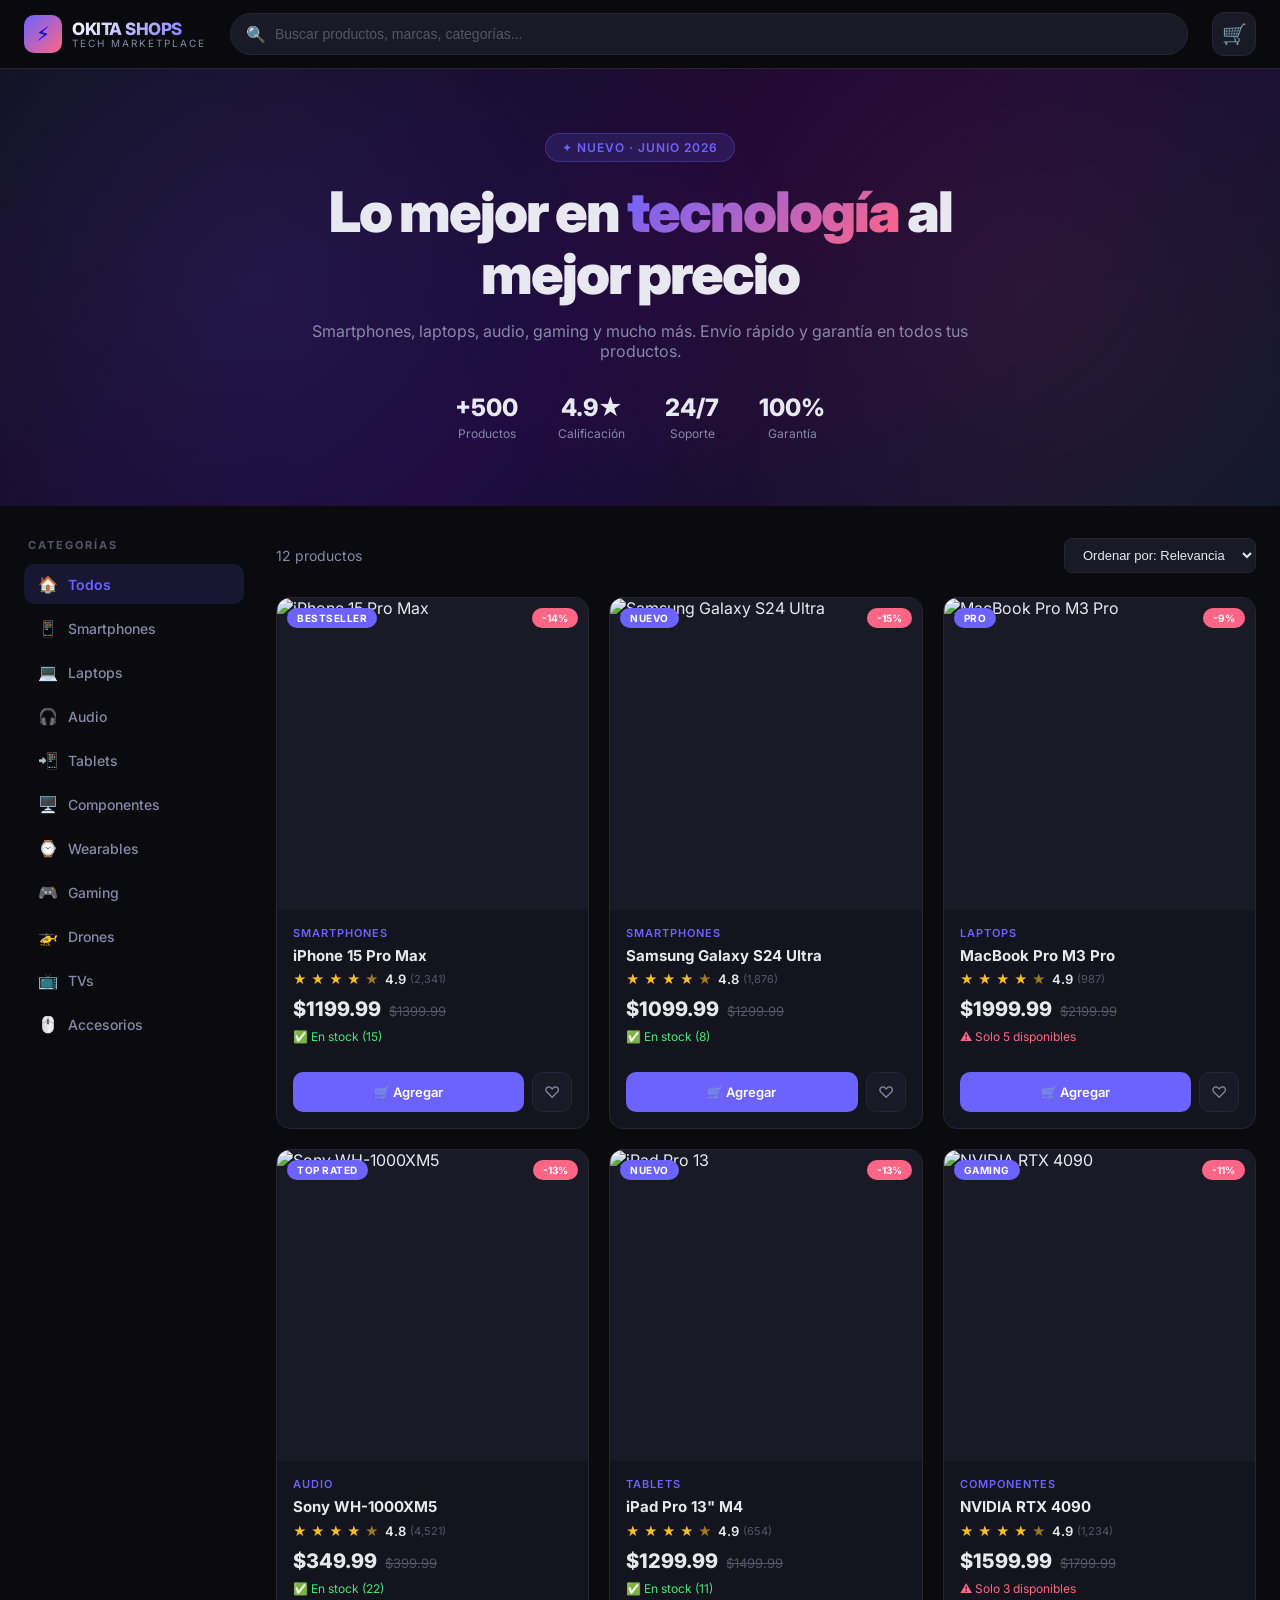
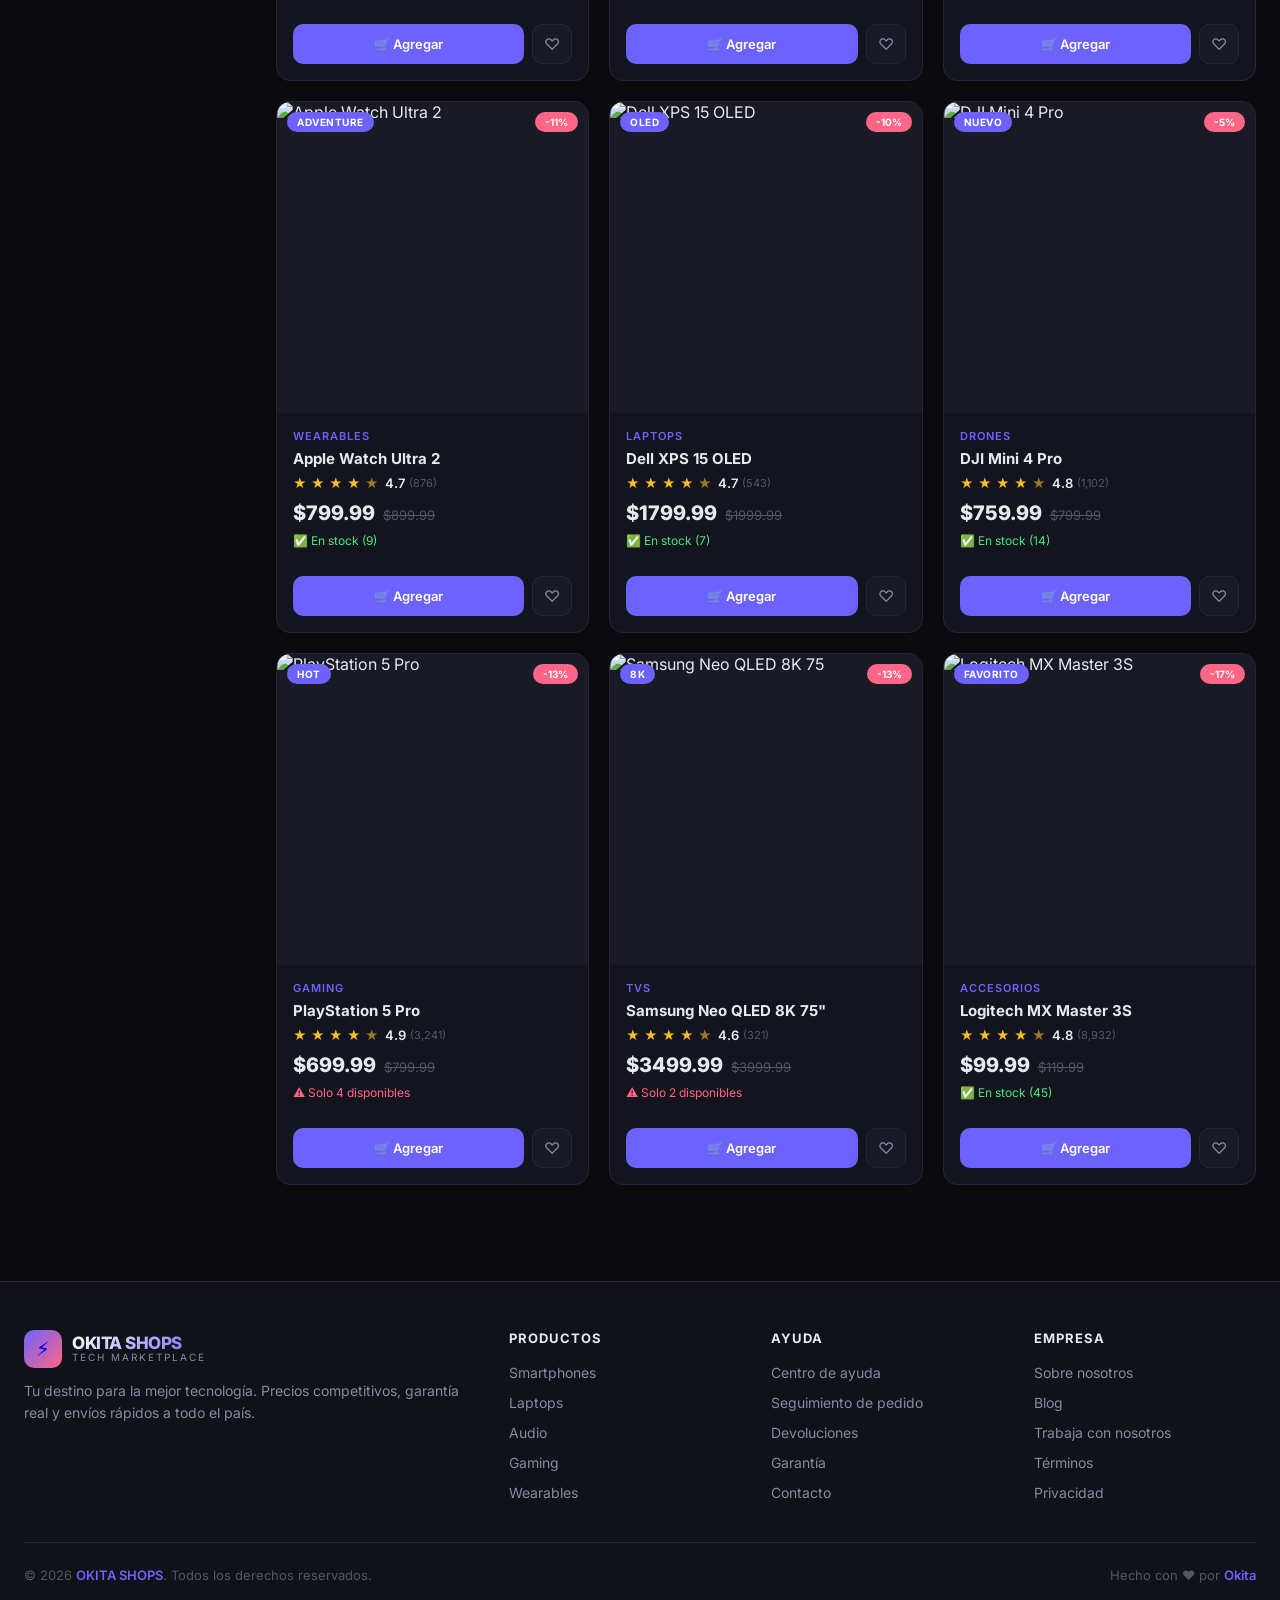
==== index.html @ cbf89f01 "first commit" ====
<!DOCTYPE html>
<html lang="es">
<head>
  <meta charset="UTF-8" />
  <meta name="viewport" content="width=device-width, initial-scale=1.0" />
  <title>OKITA SHOPS — Tu Marketplace Tech</title>
  <meta name="description" content="El mejor marketplace de tecnología. Smartphones, laptops, audio, gaming y más con los mejores precios." />
  <link rel="preconnect" href="https://fonts.googleapis.com" />
  <link rel="preconnect" href="https://fonts.gstatic.com" crossorigin />
  <link href="https://fonts.googleapis.com/css2?family=Inter:wght@400;500;600;700;800;900&display=swap" rel="stylesheet" />
  <link rel="stylesheet" href="css/styles.css" />
  <link rel="icon" href="data:image/svg+xml,<svg xmlns='http://www.w3.org/2000/svg' viewBox='0 0 100 100'><text y='.9em' font-size='90'>⚡</text></svg>" />
</head>
<body>

  <!-- ── Header ─────────────────────────────────────────────────────────── -->
  <header>
    <div class="header-inner">
      <a href="/" class="logo">
        <div class="logo-icon">⚡</div>
        <div class="logo-text">
          <strong>OKITA SHOPS</strong>
          <small>Tech Marketplace</small>
        </div>
      </a>

      <div class="search-bar">
        <span class="search-icon">🔍</span>
        <input
          type="search"
          id="search-input"
          placeholder="Buscar productos, marcas, categorías..."
          autocomplete="off"
        />
      </div>

      <div class="header-actions">
        <button class="cart-btn" id="cart-btn" title="Ver carrito">
          🛒
          <span id="cart-count">0</span>
        </button>
      </div>
    </div>
  </header>

  <!-- ── Hero ───────────────────────────────────────────────────────────── -->
  <section class="hero">
    <div class="hero-content">
      <div class="hero-tag">✦ Nuevo · Junio 2026</div>
      <h1>Lo mejor en <span>tecnología</span> al mejor precio</h1>
      <p>Smartphones, laptops, audio, gaming y mucho más. Envío rápido y garantía en todos tus productos.</p>
      <div class="hero-stats">
        <div class="hero-stat">
          <strong>+500</strong>
          <span>Productos</span>
        </div>
        <div class="hero-stat">
          <strong>4.9★</strong>
          <span>Calificación</span>
        </div>
        <div class="hero-stat">
          <strong>24/7</strong>
          <span>Soporte</span>
        </div>
        <div class="hero-stat">
          <strong>100%</strong>
          <span>Garantía</span>
        </div>
      </div>
    </div>
  </section>

  <!-- ── Page Layout ────────────────────────────────────────────────────── -->
  <div class="page-layout">

    <!-- Sidebar -->
    <aside class="sidebar">
      <p class="sidebar-title">Categorías</p>
      <nav id="category-list"></nav>
    </aside>

    <!-- Main -->
    <main class="main-content">
      <div class="toolbar">
        <span id="results-count">0 productos</span>
        <select id="sort-select">
          <option value="default">Ordenar por: Relevancia</option>
          <option value="price-asc">Precio: Menor a mayor</option>
          <option value="price-desc">Precio: Mayor a menor</option>
          <option value="rating">Mejor calificación</option>
          <option value="reviews">Más reseñas</option>
        </select>
      </div>

      <div id="product-grid"></div>
    </main>

  </div>

  <!-- ── Cart ───────────────────────────────────────────────────────────── -->
  <div id="cart-overlay"></div>
  <aside id="cart-panel">
    <div class="cart-header">
      <h2>🛒 Mi Carrito</h2>
      <button id="close-cart">✕</button>
    </div>
    <div id="cart-items"></div>
    <div class="cart-footer">
      <div class="cart-summary">
        <span>Total estimado</span>
        <span id="cart-total">$0.00</span>
      </div>
      <button id="checkout-btn">⚡ Finalizar compra</button>
    </div>
  </aside>

  <!-- ── Product Modal ──────────────────────────────────────────────────── -->
  <div id="product-modal">
    <div id="modal-overlay"></div>
    <div class="modal-box">
      <button id="modal-close">✕</button>
      <div id="modal-content"></div>
    </div>
  </div>

  <!-- ── Footer ─────────────────────────────────────────────────────────── -->
  <footer>
    <div class="footer-inner">
      <div class="footer-grid">
        <div class="footer-brand footer-col">
          <a href="/" class="logo">
            <div class="logo-icon">⚡</div>
            <div class="logo-text">
              <strong>OKITA SHOPS</strong>
              <small>Tech Marketplace</small>
            </div>
          </a>
          <p>Tu destino para la mejor tecnología. Precios competitivos, garantía real y envíos rápidos a todo el país.</p>
        </div>
        <div class="footer-col">
          <h4>Productos</h4>
          <ul>
            <li><a href="#">Smartphones</a></li>
            <li><a href="#">Laptops</a></li>
            <li><a href="#">Audio</a></li>
            <li><a href="#">Gaming</a></li>
            <li><a href="#">Wearables</a></li>
          </ul>
        </div>
        <div class="footer-col">
          <h4>Ayuda</h4>
          <ul>
            <li><a href="#">Centro de ayuda</a></li>
            <li><a href="#">Seguimiento de pedido</a></li>
            <li><a href="#">Devoluciones</a></li>
            <li><a href="#">Garantía</a></li>
            <li><a href="#">Contacto</a></li>
          </ul>
        </div>
        <div class="footer-col">
          <h4>Empresa</h4>
          <ul>
            <li><a href="#">Sobre nosotros</a></li>
            <li><a href="#">Blog</a></li>
            <li><a href="#">Trabaja con nosotros</a></li>
            <li><a href="#">Términos</a></li>
            <li><a href="#">Privacidad</a></li>
          </ul>
        </div>
      </div>
      <div class="footer-bottom">
        <p>© 2026 <span>OKITA SHOPS</span>. Todos los derechos reservados.</p>
        <p>Hecho con ♥ por <span>Okita</span></p>
      </div>
    </div>
  </footer>

  <!-- ── Scripts ────────────────────────────────────────────────────────── -->
  <script src="js/data.js"></script>
  <script src="js/app.js"></script>

</body>
</html>
---- css/styles.css ----
/* ── Variables ─────────────────────────────────────────────────────────────── */
:root {
  --bg: #0a0a0f;
  --bg2: #111118;
  --bg3: #1a1a26;
  --card: #14141e;
  --border: #252535;
  --accent: #6c63ff;
  --accent2: #ff6584;
  --accent3: #43e97b;
  --text: #e8e8f0;
  --text2: #8888a8;
  --text3: #555568;
  --radius: 14px;
  --shadow: 0 8px 32px rgba(0,0,0,.5);
  --transition: .25s cubic-bezier(.4,0,.2,1);
}

/* ── Reset ─────────────────────────────────────────────────────────────────── */
*, *::before, *::after { box-sizing: border-box; margin: 0; padding: 0; }
html { scroll-behavior: smooth; }
body {
  font-family: 'Inter', system-ui, -apple-system, sans-serif;
  background: var(--bg);
  color: var(--text);
  min-height: 100vh;
  overflow-x: hidden;
}
img { display: block; max-width: 100%; }
button { cursor: pointer; border: none; background: none; font-family: inherit; }

/* ── Header ────────────────────────────────────────────────────────────────── */
header {
  position: sticky;
  top: 0;
  z-index: 100;
  background: rgba(10,10,15,.85);
  backdrop-filter: blur(20px);
  border-bottom: 1px solid var(--border);
}

.header-inner {
  max-width: 1400px;
  margin: 0 auto;
  padding: 0 24px;
  height: 68px;
  display: flex;
  align-items: center;
  gap: 24px;
}

.logo {
  display: flex;
  align-items: center;
  gap: 10px;
  text-decoration: none;
  flex-shrink: 0;
}
.logo-icon {
  width: 38px;
  height: 38px;
  background: linear-gradient(135deg, var(--accent), var(--accent2));
  border-radius: 10px;
  display: grid;
  place-items: center;
  font-size: 20px;
}
.logo-text {
  display: flex;
  flex-direction: column;
  line-height: 1;
}
.logo-text strong {
  font-size: 17px;
  font-weight: 800;
  letter-spacing: -0.5px;
  background: linear-gradient(135deg, #fff, var(--accent));
  -webkit-background-clip: text;
  -webkit-text-fill-color: transparent;
}
.logo-text small {
  font-size: 10px;
  color: var(--text2);
  letter-spacing: 2px;
  text-transform: uppercase;
}

.search-bar {
  flex: 1;
  position: relative;
}
.search-bar input {
  width: 100%;
  height: 42px;
  background: var(--bg3);
  border: 1px solid var(--border);
  border-radius: 100px;
  padding: 0 20px 0 44px;
  color: var(--text);
  font-size: 14px;
  outline: none;
  transition: border-color var(--transition);
}
.search-bar input:focus { border-color: var(--accent); }
.search-bar input::placeholder { color: var(--text3); }
.search-icon {
  position: absolute;
  left: 16px;
  top: 50%;
  transform: translateY(-50%);
  color: var(--text3);
  font-size: 16px;
  pointer-events: none;
}

.header-actions { display: flex; align-items: center; gap: 12px; margin-left: auto; }

.cart-btn {
  position: relative;
  width: 44px;
  height: 44px;
  background: var(--bg3);
  border: 1px solid var(--border);
  border-radius: 12px;
  display: grid;
  place-items: center;
  font-size: 20px;
  transition: background var(--transition), border-color var(--transition);
}
.cart-btn:hover { background: var(--accent); border-color: var(--accent); }

#cart-count {
  position: absolute;
  top: -6px;
  right: -6px;
  width: 20px;
  height: 20px;
  background: var(--accent2);
  border-radius: 50%;
  font-size: 11px;
  font-weight: 700;
  display: flex;
  align-items: center;
  justify-content: center;
  display: none;
}

/* ── Hero ──────────────────────────────────────────────────────────────────── */
.hero {
  background: linear-gradient(135deg, #0f0f1a 0%, #1a0533 50%, #0a1628 100%);
  padding: 64px 24px;
  text-align: center;
  position: relative;
  overflow: hidden;
}
.hero::before {
  content: '';
  position: absolute;
  inset: 0;
  background:
    radial-gradient(circle at 20% 50%, rgba(108,99,255,.15) 0%, transparent 50%),
    radial-gradient(circle at 80% 50%, rgba(255,101,132,.1) 0%, transparent 50%);
}
.hero-content { position: relative; max-width: 700px; margin: 0 auto; }
.hero-tag {
  display: inline-block;
  padding: 6px 16px;
  background: rgba(108,99,255,.15);
  border: 1px solid rgba(108,99,255,.3);
  border-radius: 100px;
  font-size: 12px;
  color: var(--accent);
  font-weight: 600;
  letter-spacing: 1px;
  text-transform: uppercase;
  margin-bottom: 20px;
}
.hero h1 {
  font-size: clamp(32px, 5vw, 56px);
  font-weight: 900;
  line-height: 1.1;
  letter-spacing: -2px;
  margin-bottom: 16px;
}
.hero h1 span {
  background: linear-gradient(135deg, var(--accent), var(--accent2));
  -webkit-background-clip: text;
  -webkit-text-fill-color: transparent;
}
.hero p {
  color: var(--text2);
  font-size: 16px;
  margin-bottom: 32px;
}
.hero-stats {
  display: flex;
  justify-content: center;
  gap: 40px;
  flex-wrap: wrap;
}
.hero-stat strong { display: block; font-size: 24px; font-weight: 800; }
.hero-stat span { font-size: 12px; color: var(--text2); }

/* ── Layout ────────────────────────────────────────────────────────────────── */
.page-layout {
  max-width: 1400px;
  margin: 0 auto;
  padding: 32px 24px;
  display: grid;
  grid-template-columns: 220px 1fr;
  gap: 32px;
}

/* ── Sidebar ───────────────────────────────────────────────────────────────── */
.sidebar { position: sticky; top: 84px; height: fit-content; }
.sidebar-title {
  font-size: 11px;
  font-weight: 700;
  text-transform: uppercase;
  letter-spacing: 2px;
  color: var(--text3);
  margin-bottom: 12px;
  padding-left: 4px;
}
#category-list { display: flex; flex-direction: column; gap: 4px; }
.category-btn {
  display: flex;
  align-items: center;
  gap: 10px;
  padding: 10px 14px;
  border-radius: 10px;
  color: var(--text2);
  font-size: 14px;
  font-weight: 500;
  transition: all var(--transition);
  text-align: left;
  width: 100%;
}
.category-btn .cat-icon { font-size: 16px; }
.category-btn:hover { background: var(--bg3); color: var(--text); }
.category-btn.active { background: rgba(108,99,255,.15); color: var(--accent); font-weight: 600; }

/* ── Main ──────────────────────────────────────────────────────────────────── */
.main-content { min-width: 0; }

.toolbar {
  display: flex;
  align-items: center;
  justify-content: space-between;
  margin-bottom: 24px;
  flex-wrap: wrap;
  gap: 12px;
}
#results-count { font-size: 14px; color: var(--text2); }

#sort-select {
  padding: 8px 14px;
  background: var(--bg3);
  border: 1px solid var(--border);
  border-radius: 8px;
  color: var(--text);
  font-size: 13px;
  outline: none;
  cursor: pointer;
}
#sort-select:focus { border-color: var(--accent); }

/* ── Product Grid ──────────────────────────────────────────────────────────── */
#product-grid {
  display: grid;
  grid-template-columns: repeat(auto-fill, minmax(240px, 1fr));
  gap: 20px;
}

.product-card {
  background: var(--card);
  border: 1px solid var(--border);
  border-radius: var(--radius);
  overflow: hidden;
  transition: transform var(--transition), border-color var(--transition), box-shadow var(--transition);
  cursor: pointer;
  display: flex;
  flex-direction: column;
}
.product-card:hover {
  transform: translateY(-4px);
  border-color: rgba(108,99,255,.4);
  box-shadow: 0 16px 48px rgba(108,99,255,.15);
}

.product-img-wrap {
  position: relative;
  aspect-ratio: 1;
  overflow: hidden;
  background: var(--bg3);
}
.product-img-wrap img {
  width: 100%;
  height: 100%;
  object-fit: cover;
  transition: transform .4s ease;
}
.product-card:hover .product-img-wrap img { transform: scale(1.05); }

.badge {
  position: absolute;
  top: 10px;
  left: 10px;
  padding: 4px 10px;
  background: var(--accent);
  color: #fff;
  font-size: 10px;
  font-weight: 700;
  border-radius: 100px;
  text-transform: uppercase;
  letter-spacing: 0.5px;
}
.discount {
  position: absolute;
  top: 10px;
  right: 10px;
  padding: 4px 10px;
  background: var(--accent2);
  color: #fff;
  font-size: 10px;
  font-weight: 700;
  border-radius: 100px;
}

.product-info {
  padding: 16px;
  flex: 1;
  display: flex;
  flex-direction: column;
  gap: 6px;
}
.product-category {
  font-size: 11px;
  text-transform: uppercase;
  letter-spacing: 1px;
  color: var(--accent);
  font-weight: 600;
}
.product-name {
  font-size: 15px;
  font-weight: 700;
  line-height: 1.3;
  color: var(--text);
}

.product-rating {
  display: flex;
  align-items: center;
  gap: 4px;
  font-size: 13px;
}
.star.full  { color: #fbbf24; }
.star.half  { color: #fbbf24; opacity: .6; }
.star.empty { color: var(--text3); }
.rating-val { font-weight: 600; color: var(--text); margin-left: 2px; }
.rating-reviews { color: var(--text3); font-size: 11px; }

.product-pricing {
  display: flex;
  align-items: baseline;
  gap: 8px;
  margin-top: 4px;
}
.price {
  font-size: 20px;
  font-weight: 800;
  color: var(--text);
}
.price.large { font-size: 28px; }
.original-price {
  font-size: 13px;
  color: var(--text3);
  text-decoration: line-through;
}

.product-stock {
  font-size: 12px;
  color: var(--accent3);
  margin-top: 2px;
}
.product-stock.low { color: var(--accent2); }

.product-actions {
  padding: 12px 16px 16px;
  display: flex;
  gap: 8px;
}

.btn-cart {
  flex: 1;
  height: 40px;
  background: var(--accent);
  color: #fff;
  border-radius: 10px;
  font-size: 13px;
  font-weight: 600;
  transition: all var(--transition);
}
.btn-cart:hover { background: #5a52e0; }
.btn-cart.added { background: var(--bg3); color: var(--accent3); border: 1px solid var(--accent3); }
.btn-cart.big { height: 48px; font-size: 15px; border-radius: 12px; }

.btn-wish {
  width: 40px;
  height: 40px;
  background: var(--bg3);
  border: 1px solid var(--border);
  border-radius: 10px;
  font-size: 16px;
  color: var(--text2);
  transition: all var(--transition);
}
.btn-wish:hover { color: var(--accent2); border-color: var(--accent2); }

.btn-buy {
  flex: 1;
  height: 48px;
  background: linear-gradient(135deg, var(--accent2), #ff4466);
  color: #fff;
  border-radius: 12px;
  font-size: 15px;
  font-weight: 600;
  transition: opacity var(--transition);
}
.btn-buy:hover { opacity: .85; }

/* ── Empty state ───────────────────────────────────────────────────────────── */
.empty-state {
  grid-column: 1 / -1;
  text-align: center;
  padding: 80px 24px;
}
.empty-icon { font-size: 56px; margin-bottom: 16px; }
.empty-state h3 { font-size: 20px; margin-bottom: 8px; }
.empty-state p { color: var(--text2); }

/* ── Cart Panel ────────────────────────────────────────────────────────────── */
#cart-overlay {
  position: fixed;
  inset: 0;
  background: rgba(0,0,0,.6);
  backdrop-filter: blur(4px);
  z-index: 200;
  opacity: 0;
  pointer-events: none;
  transition: opacity var(--transition);
}
#cart-overlay.open { opacity: 1; pointer-events: all; }

#cart-panel {
  position: fixed;
  top: 0;
  right: 0;
  bottom: 0;
  width: 420px;
  max-width: 100vw;
  background: var(--bg2);
  border-left: 1px solid var(--border);
  z-index: 201;
  display: flex;
  flex-direction: column;
  transform: translateX(100%);
  transition: transform .35s cubic-bezier(.4,0,.2,1);
}
#cart-panel.open { transform: translateX(0); }

.cart-header {
  padding: 20px 24px;
  border-bottom: 1px solid var(--border);
  display: flex;
  align-items: center;
  justify-content: space-between;
}
.cart-header h2 { font-size: 18px; font-weight: 700; }
#close-cart {
  width: 36px;
  height: 36px;
  background: var(--bg3);
  border-radius: 8px;
  font-size: 18px;
  color: var(--text2);
  display: grid;
  place-items: center;
  transition: all var(--transition);
}
#close-cart:hover { background: var(--accent2); color: #fff; }

#cart-items {
  flex: 1;
  overflow-y: auto;
  padding: 16px;
  display: flex;
  flex-direction: column;
  gap: 12px;
}
#cart-items::-webkit-scrollbar { width: 4px; }
#cart-items::-webkit-scrollbar-track { background: transparent; }
#cart-items::-webkit-scrollbar-thumb { background: var(--border); border-radius: 2px; }

.cart-empty {
  flex: 1;
  display: flex;
  flex-direction: column;
  align-items: center;
  justify-content: center;
  gap: 8px;
  color: var(--text2);
  padding: 40px;
  text-align: center;
}
.cart-empty-icon { font-size: 48px; opacity: .4; }
.cart-empty p { font-weight: 600; color: var(--text); }
.cart-empty span { font-size: 13px; }

.cart-item {
  display: flex;
  gap: 12px;
  align-items: flex-start;
  background: var(--card);
  border: 1px solid var(--border);
  border-radius: 12px;
  padding: 12px;
}
.cart-item img {
  width: 64px;
  height: 64px;
  object-fit: cover;
  border-radius: 8px;
  flex-shrink: 0;
}
.cart-item-info { flex: 1; min-width: 0; }
.cart-item-name {
  font-size: 13px;
  font-weight: 600;
  margin-bottom: 4px;
  white-space: nowrap;
  overflow: hidden;
  text-overflow: ellipsis;
}
.cart-item-price { font-size: 14px; font-weight: 700; color: var(--accent); margin-bottom: 8px; }

.qty-control {
  display: flex;
  align-items: center;
  gap: 8px;
}
.qty-control button {
  width: 28px;
  height: 28px;
  background: var(--bg3);
  border: 1px solid var(--border);
  border-radius: 6px;
  font-size: 16px;
  color: var(--text);
  display: grid;
  place-items: center;
  transition: background var(--transition);
}
.qty-control button:hover { background: var(--accent); border-color: var(--accent); }
.qty-control span { font-weight: 700; min-width: 20px; text-align: center; }

.cart-item-remove {
  color: var(--text3);
  font-size: 14px;
  padding: 4px;
  transition: color var(--transition);
  flex-shrink: 0;
}
.cart-item-remove:hover { color: var(--accent2); }

.cart-footer {
  padding: 20px 24px;
  border-top: 1px solid var(--border);
  display: flex;
  flex-direction: column;
  gap: 12px;
}
.cart-summary {
  display: flex;
  justify-content: space-between;
  align-items: center;
}
.cart-summary span { color: var(--text2); font-size: 14px; }
#cart-total { font-size: 22px; font-weight: 800; }

#checkout-btn {
  width: 100%;
  height: 52px;
  background: linear-gradient(135deg, var(--accent), #9c63ff);
  color: #fff;
  border-radius: 12px;
  font-size: 16px;
  font-weight: 700;
  transition: opacity var(--transition), transform var(--transition);
}
#checkout-btn:hover { opacity: .9; transform: scale(1.01); }

/* ── Modal ─────────────────────────────────────────────────────────────────── */
#modal-overlay {
  position: fixed;
  inset: 0;
  background: rgba(0,0,0,.7);
  backdrop-filter: blur(6px);
  z-index: 300;
  opacity: 0;
  pointer-events: none;
  transition: opacity var(--transition);
}
#product-modal {
  position: fixed;
  inset: 0;
  z-index: 301;
  display: flex;
  align-items: center;
  justify-content: center;
  padding: 24px;
  pointer-events: none;
}
#product-modal.open #modal-overlay,
#product-modal.open { pointer-events: all; }
#product-modal.open #modal-overlay { opacity: 1; }

.modal-box {
  background: var(--bg2);
  border: 1px solid var(--border);
  border-radius: 20px;
  width: 100%;
  max-width: 900px;
  max-height: 90vh;
  overflow-y: auto;
  position: relative;
  transform: scale(.95) translateY(20px);
  opacity: 0;
  transition: transform .3s cubic-bezier(.4,0,.2,1), opacity .3s;
}
#product-modal.open .modal-box {
  transform: scale(1) translateY(0);
  opacity: 1;
}

#modal-close {
  position: absolute;
  top: 16px;
  right: 16px;
  width: 36px;
  height: 36px;
  background: var(--bg3);
  border-radius: 8px;
  font-size: 18px;
  color: var(--text2);
  display: grid;
  place-items: center;
  z-index: 1;
  transition: all var(--transition);
}
#modal-close:hover { background: var(--accent2); color: #fff; }

.modal-grid {
  display: grid;
  grid-template-columns: 1fr 1fr;
  gap: 0;
}

.modal-img-col {
  position: relative;
  padding: 32px;
  background: var(--bg3);
  border-radius: 20px 0 0 20px;
  display: flex;
  align-items: center;
  justify-content: center;
}
.modal-img-col img {
  width: 100%;
  aspect-ratio: 1;
  object-fit: cover;
  border-radius: 12px;
}
.modal-badge { top: 20px; left: 20px; }

.modal-details {
  padding: 32px;
  display: flex;
  flex-direction: column;
  gap: 16px;
}
.modal-details h2 { font-size: 24px; font-weight: 800; line-height: 1.2; }
.modal-pricing { display: flex; align-items: baseline; gap: 10px; flex-wrap: wrap; }
.modal-desc { color: var(--text2); font-size: 14px; line-height: 1.7; }

.specs-list {
  list-style: none;
  display: flex;
  flex-direction: column;
  gap: 6px;
}
.specs-list li { font-size: 13px; color: var(--text2); }
.specs-list li::before { color: var(--accent); margin-right: 4px; }

.modal-actions { display: flex; gap: 10px; margin-top: auto; }

/* ── Toast ─────────────────────────────────────────────────────────────────── */
.toast {
  position: fixed;
  bottom: 24px;
  left: 50%;
  transform: translateX(-50%) translateY(80px);
  background: var(--bg3);
  border: 1px solid var(--border);
  color: var(--text);
  padding: 12px 24px;
  border-radius: 100px;
  font-size: 14px;
  font-weight: 500;
  z-index: 999;
  opacity: 0;
  transition: transform .35s cubic-bezier(.4,0,.2,1), opacity .35s;
  white-space: nowrap;
  box-shadow: 0 8px 32px rgba(0,0,0,.4);
}
.toast.show { transform: translateX(-50%) translateY(0); opacity: 1; }

/* ── Footer ────────────────────────────────────────────────────────────────── */
footer {
  margin-top: 64px;
  border-top: 1px solid var(--border);
  background: var(--bg2);
}
.footer-inner {
  max-width: 1400px;
  margin: 0 auto;
  padding: 48px 24px 24px;
}
.footer-grid {
  display: grid;
  grid-template-columns: 2fr 1fr 1fr 1fr;
  gap: 40px;
  margin-bottom: 40px;
}
.footer-brand .logo { margin-bottom: 12px; }
.footer-brand p { color: var(--text2); font-size: 14px; line-height: 1.6; }
.footer-col h4 { font-size: 13px; font-weight: 700; text-transform: uppercase; letter-spacing: 1px; margin-bottom: 16px; }
.footer-col ul { list-style: none; display: flex; flex-direction: column; gap: 10px; }
.footer-col ul li a { color: var(--text2); text-decoration: none; font-size: 14px; transition: color var(--transition); }
.footer-col ul li a:hover { color: var(--accent); }
.footer-bottom {
  border-top: 1px solid var(--border);
  padding-top: 24px;
  display: flex;
  justify-content: space-between;
  align-items: center;
  flex-wrap: wrap;
  gap: 12px;
}
.footer-bottom p { color: var(--text3); font-size: 13px; }
.footer-bottom span { color: var(--accent); font-weight: 600; }

/* ── Scrollbar global ──────────────────────────────────────────────────────── */
::-webkit-scrollbar { width: 6px; }
::-webkit-scrollbar-track { background: var(--bg); }
::-webkit-scrollbar-thumb { background: var(--border); border-radius: 3px; }
::-webkit-scrollbar-thumb:hover { background: var(--accent); }

/* ── Responsive ────────────────────────────────────────────────────────────── */
@media (max-width: 1024px) {
  .footer-grid { grid-template-columns: 1fr 1fr; }
}

@media (max-width: 768px) {
  .page-layout {
    grid-template-columns: 1fr;
    padding: 20px 16px;
  }
  .sidebar {
    position: static;
    display: flex;
    flex-wrap: wrap;
    gap: 8px;
  }
  .sidebar-title { width: 100%; }
  #category-list { flex-direction: row; flex-wrap: wrap; }
  .category-btn { width: auto; padding: 8px 14px; font-size: 13px; }
  .modal-grid { grid-template-columns: 1fr; }
  .modal-img-col { border-radius: 20px 20px 0 0; }
  .header-inner { gap: 12px; }
  .logo-text { display: none; }
  .hero { padding: 40px 16px; }
  .hero-stats { gap: 24px; }
  .footer-grid { grid-template-columns: 1fr; }
  .footer-col:not(.footer-brand) { display: none; }
  #cart-panel { width: 100%; }
}
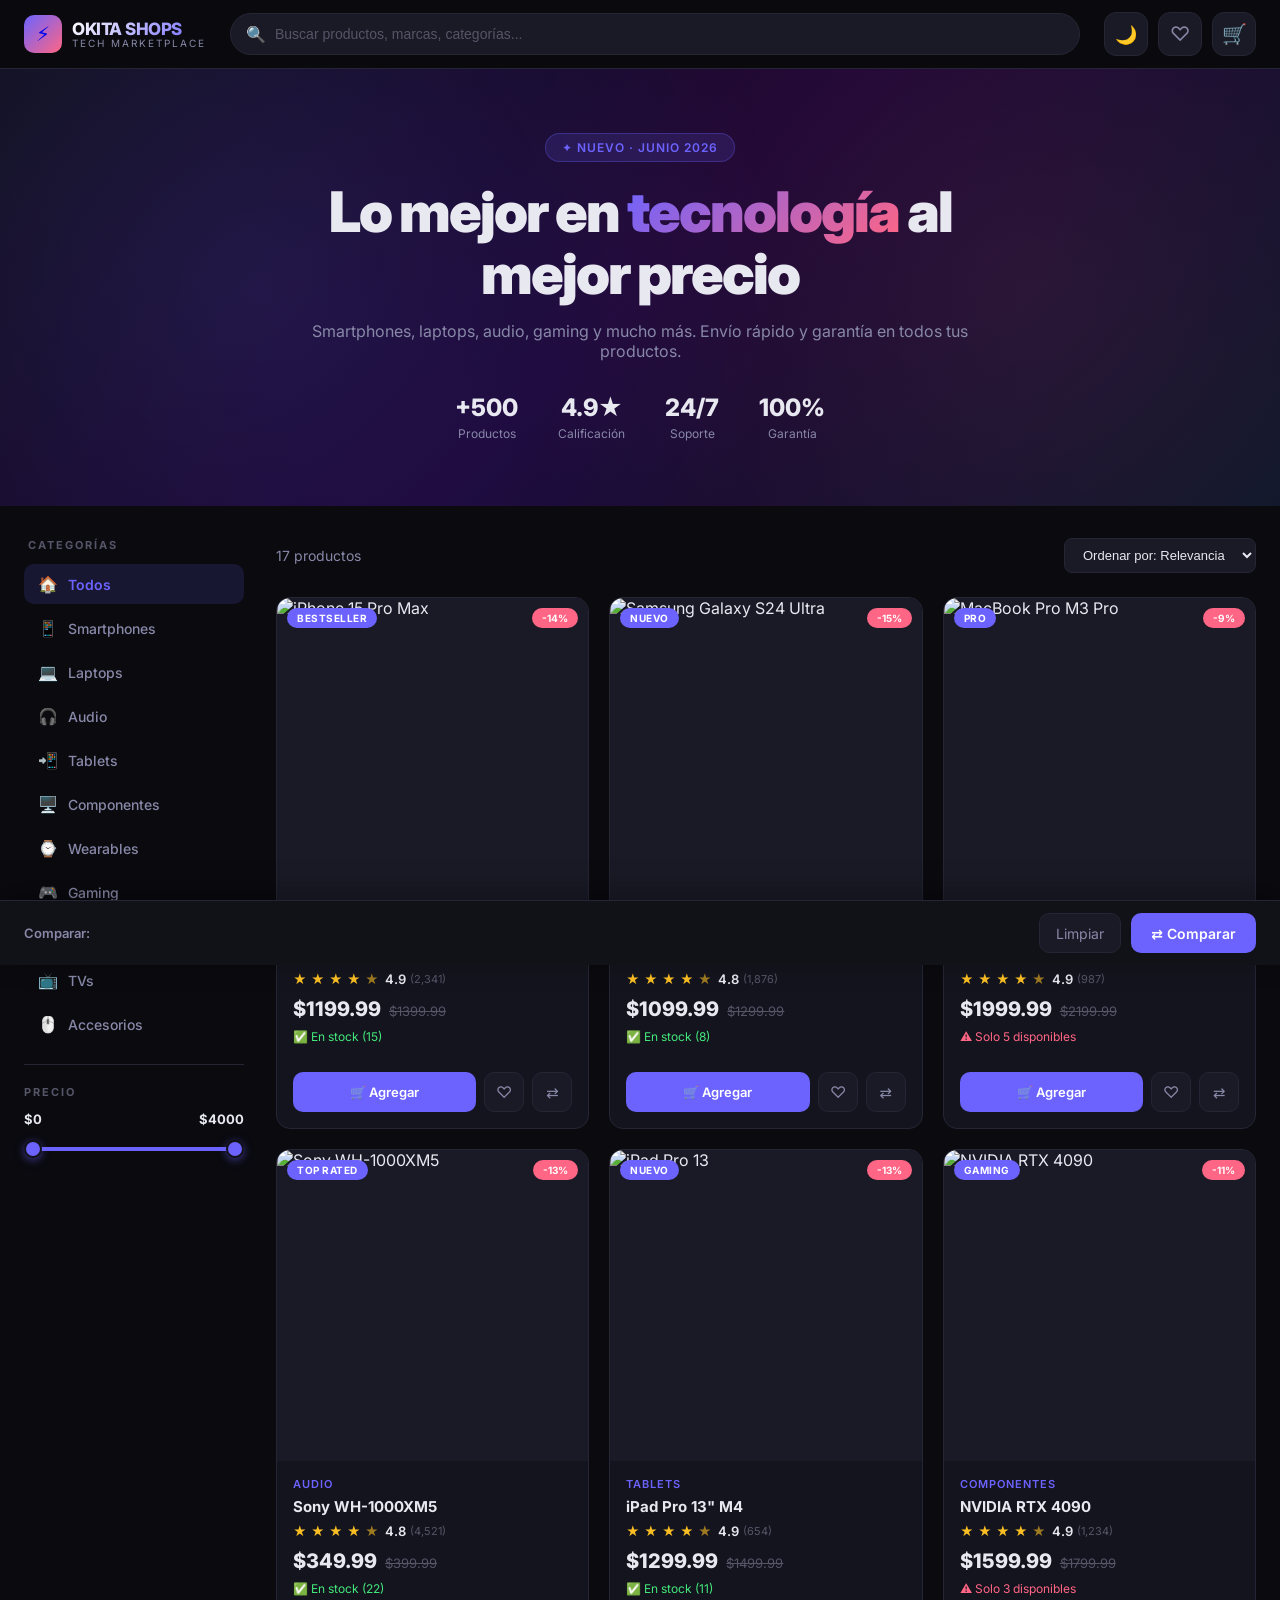
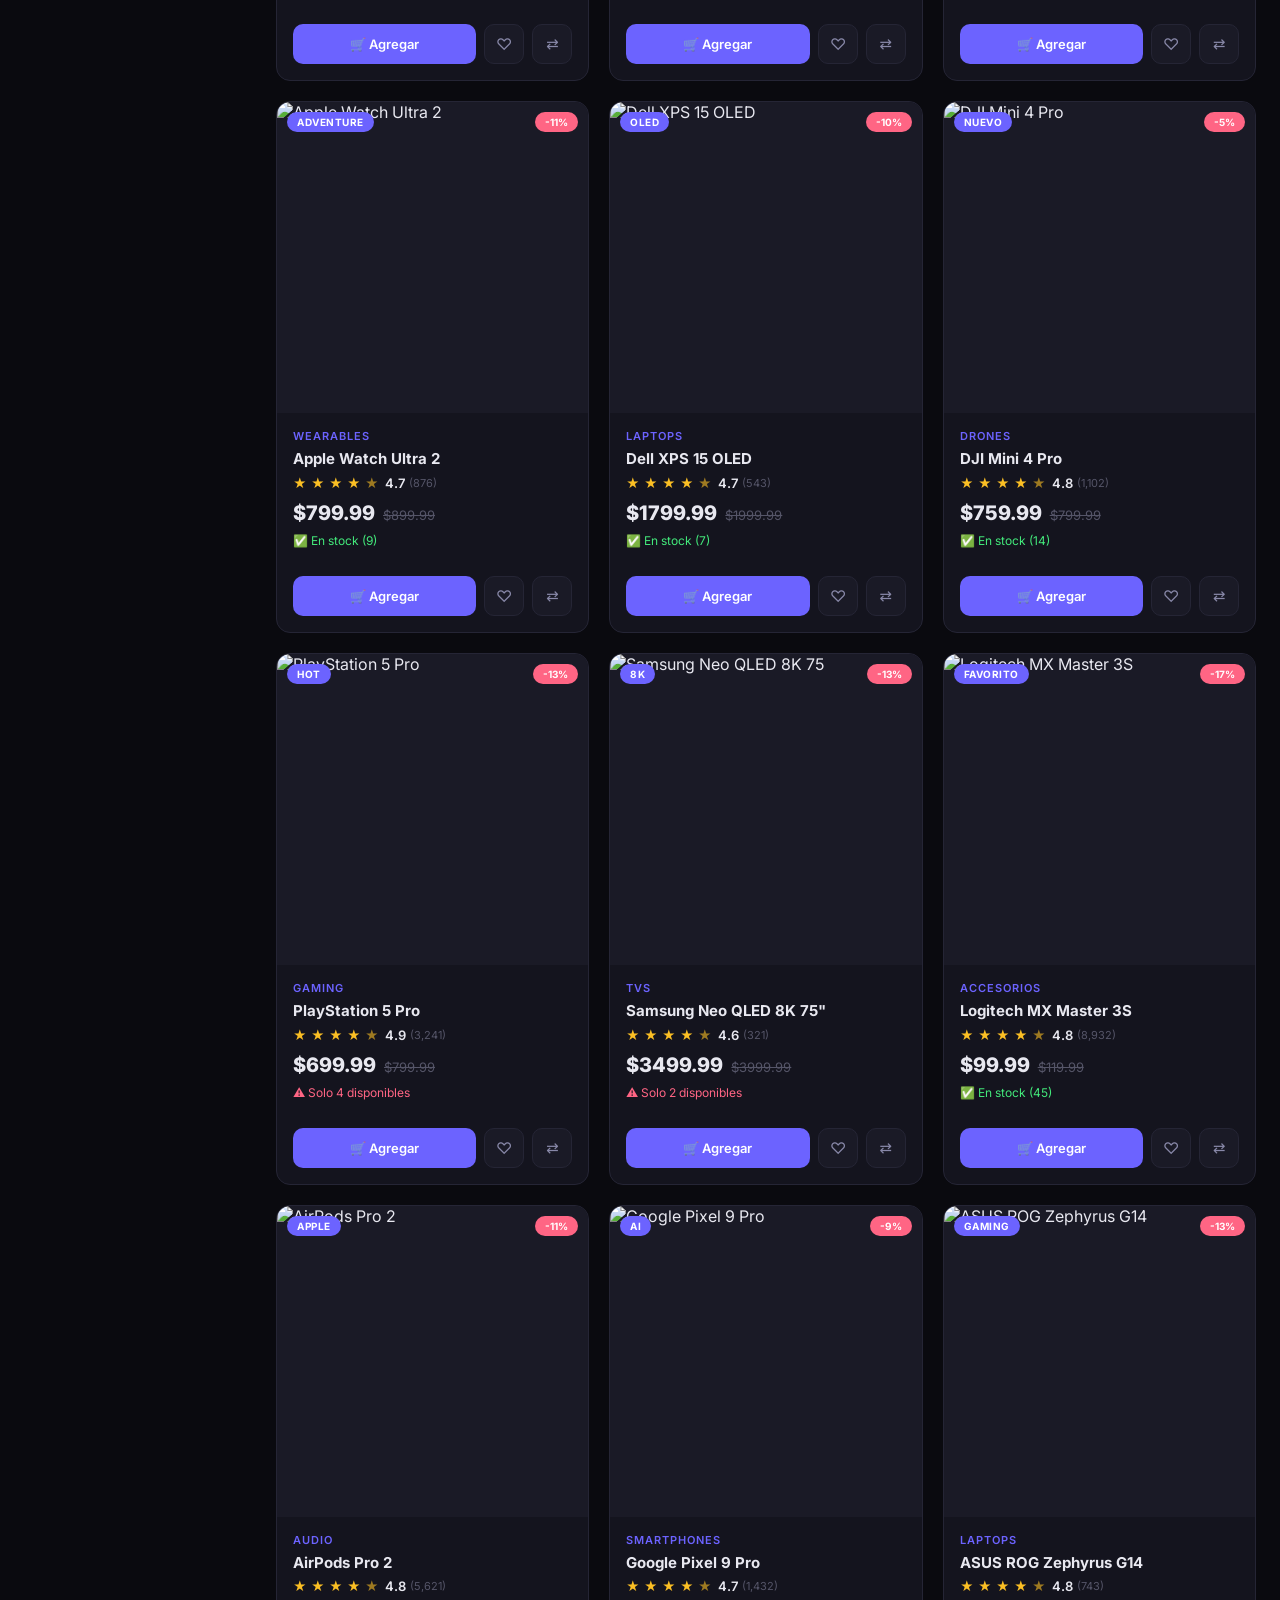
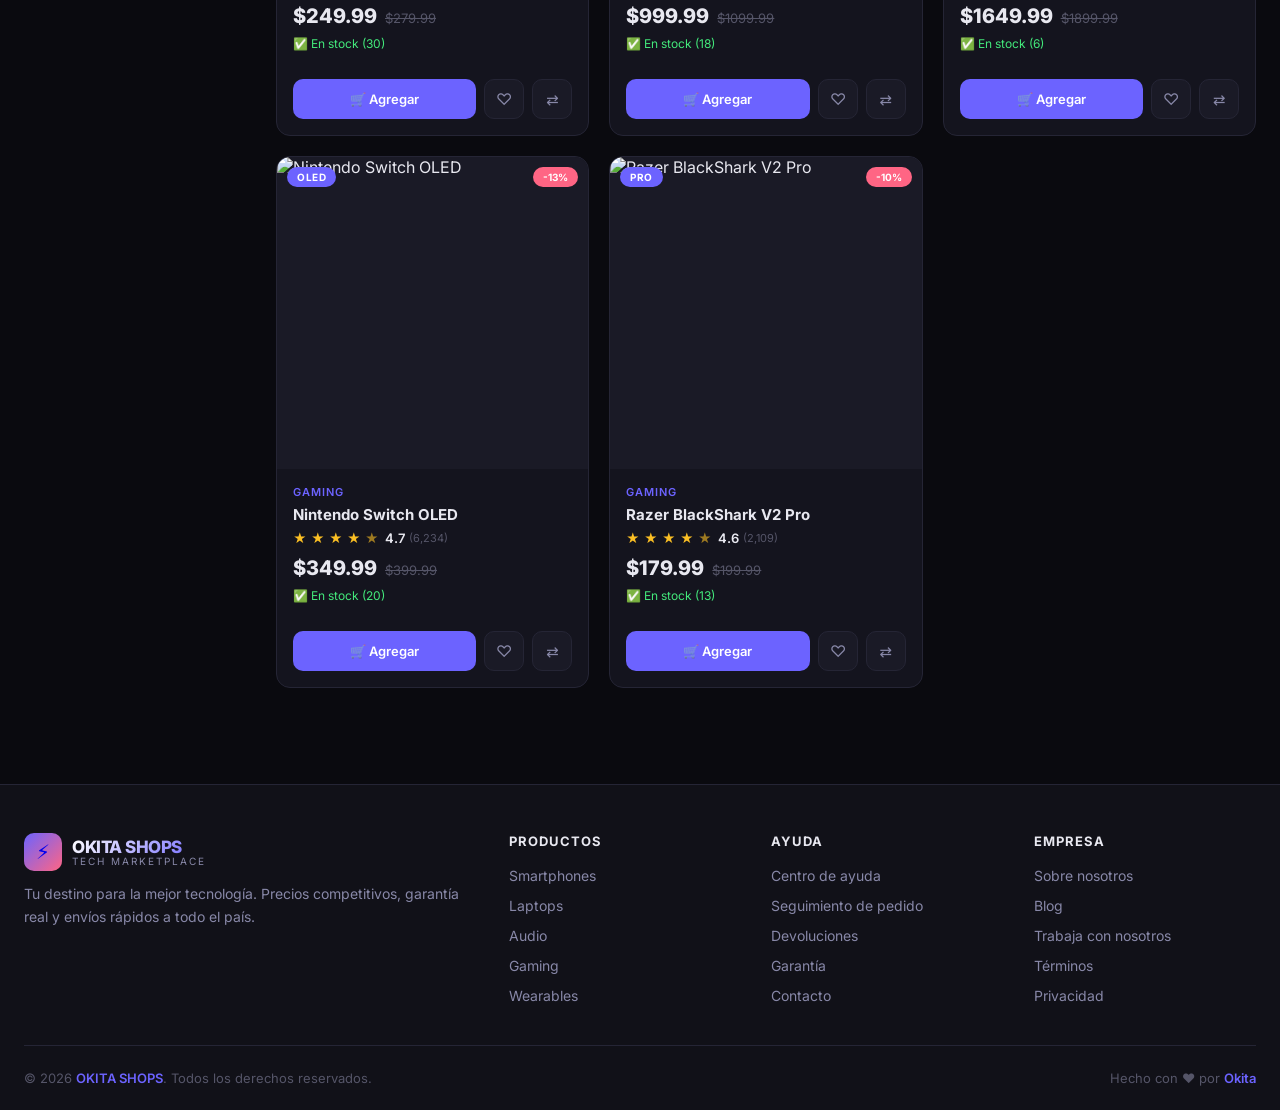
==== commit cc12fb27: "feat: dark/light mode, wishlist, price filter, suggestions, skeleton, compare, real images, 5 new pr" ====
--- a/index.html
+++ b/index.html
@@ -1,5 +1,5 @@
 <!DOCTYPE html>
-<html lang="es">
+<html lang="es" data-theme="dark">
 <head>
   <meta charset="UTF-8" />
   <meta name="viewport" content="width=device-width, initial-scale=1.0" />
@@ -32,9 +32,17 @@
           placeholder="Buscar productos, marcas, categorías..."
           autocomplete="off"
         />
+        <div id="search-suggestions"></div>
       </div>
 
       <div class="header-actions">
+        <button class="theme-toggle" id="theme-toggle" title="Cambiar tema">
+          <span id="theme-icon">🌙</span>
+        </button>
+        <button class="wishlist-btn" id="wishlist-btn" title="Favoritos">
+          ♡
+          <span id="wishlist-count">0</span>
+        </button>
         <button class="cart-btn" id="cart-btn" title="Ver carrito">
           🛒
           <span id="cart-count">0</span>
@@ -77,6 +85,27 @@
     <aside class="sidebar">
       <p class="sidebar-title">Categorías</p>
       <nav id="category-list"></nav>
+
+      <!-- Price Filter -->
+      <div class="price-filter">
+        <p class="price-filter-title">Precio</p>
+        <div class="price-range-display">
+          <span id="price-display-min">$0</span>
+          <span id="price-display-max">$4000</span>
+        </div>
+        <div class="price-slider-wrap">
+          <div class="price-track"></div>
+          <div class="price-fill" id="price-fill"></div>
+          <input type="range" class="range-slider" id="price-min" min="0" max="4000" value="0" step="50" />
+          <input type="range" class="range-slider" id="price-max" min="0" max="4000" value="4000" step="50" />
+        </div>
+      </div>
+
+      <!-- Recently Viewed -->
+      <div class="recently-viewed" id="recently-section" style="display:none">
+        <p class="recently-viewed-title">Vistos recientemente</p>
+        <div class="recently-list" id="recently-list"></div>
+      </div>
     </aside>
 
     <!-- Main -->
@@ -97,6 +126,16 @@
 
   </div>
 
+  <!-- ── Wishlist Panel ──────────────────────────────────────────────────── -->
+  <div id="wishlist-overlay"></div>
+  <aside id="wishlist-panel">
+    <div class="wishlist-header">
+      <h2>♡ Favoritos</h2>
+      <button id="close-wishlist">✕</button>
+    </div>
+    <div id="wishlist-items"></div>
+  </aside>
+
   <!-- ── Cart ───────────────────────────────────────────────────────────── -->
   <div id="cart-overlay"></div>
   <aside id="cart-panel">
@@ -120,6 +159,32 @@
     <div class="modal-box">
       <button id="modal-close">✕</button>
       <div id="modal-content"></div>
+    </div>
+  </div>
+
+  <!-- ── Compare Modal ──────────────────────────────────────────────────── -->
+  <div id="compare-modal">
+    <div id="compare-modal-overlay"></div>
+    <div class="compare-modal-box">
+      <button id="compare-modal-close">✕</button>
+      <h2 style="margin-bottom:24px;font-size:22px;font-weight:800">⇄ Comparar productos</h2>
+      <div style="overflow-x:auto">
+        <table class="compare-table">
+          <tbody id="compare-table-body"></tbody>
+        </table>
+      </div>
+    </div>
+  </div>
+
+  <!-- ── Compare Bar ────────────────────────────────────────────────────── -->
+  <div id="compare-bar">
+    <div class="compare-bar-inner">
+      <span class="compare-bar-label">Comparar:</span>
+      <div id="compare-slots"></div>
+      <div class="compare-actions">
+        <button id="clear-compare">Limpiar</button>
+        <button id="compare-btn">⇄ Comparar</button>
+      </div>
     </div>
   </div>
 
--- a/css/styles.css
+++ b/css/styles.css
@@ -16,6 +16,33 @@
   --transition: .25s cubic-bezier(.4,0,.2,1);
 }
 
+/* ── Light Mode ────────────────────────────────────────────────────────────── */
+[data-theme="light"] {
+  --bg: #f0f0f7;
+  --bg2: #e8e8f2;
+  --bg3: #dcdcea;
+  --card: #ffffff;
+  --border: #c8c8dc;
+  --text: #1a1a2e;
+  --text2: #555570;
+  --text3: #9999b0;
+  --shadow: 0 8px 32px rgba(0,0,0,.1);
+}
+[data-theme="light"] header {
+  background: rgba(240,240,247,.88);
+}
+[data-theme="light"] .hero {
+  background: linear-gradient(135deg, #e8e8ff 0%, #f0e0ff 50%, #e0eaff 100%);
+}
+[data-theme="light"] .hero::before {
+  background:
+    radial-gradient(circle at 20% 50%, rgba(108,99,255,.12) 0%, transparent 50%),
+    radial-gradient(circle at 80% 50%, rgba(255,101,132,.08) 0%, transparent 50%);
+}
+[data-theme="light"] .hero p { color: var(--text2); }
+[data-theme="light"] #cart-overlay,
+[data-theme="light"] #wishlist-overlay { background: rgba(0,0,0,.4); }
+
 /* ── Reset ─────────────────────────────────────────────────────────────────── */
 *, *::before, *::after { box-sizing: border-box; margin: 0; padding: 0; }
 html { scroll-behavior: smooth; }
@@ -75,6 +102,11 @@
   font-weight: 800;
   letter-spacing: -0.5px;
   background: linear-gradient(135deg, #fff, var(--accent));
+  -webkit-background-clip: text;
+  -webkit-text-fill-color: transparent;
+}
+[data-theme="light"] .logo-text strong {
+  background: linear-gradient(135deg, #1a1a2e, var(--accent));
   -webkit-background-clip: text;
   -webkit-text-fill-color: transparent;
 }
@@ -113,7 +145,44 @@
   pointer-events: none;
 }
 
-.header-actions { display: flex; align-items: center; gap: 12px; margin-left: auto; }
+.header-actions { display: flex; align-items: center; gap: 10px; margin-left: auto; }
+
+/* ── Theme Toggle ──────────────────────────────────────────────────────────── */
+.theme-toggle {
+  width: 44px; height: 44px;
+  background: var(--bg3);
+  border: 1px solid var(--border);
+  border-radius: 12px;
+  display: grid; place-items: center;
+  font-size: 18px;
+  transition: background var(--transition), border-color var(--transition);
+}
+.theme-toggle:hover { background: var(--accent); border-color: var(--accent); }
+
+/* ── Wishlist Button ───────────────────────────────────────────────────────── */
+.wishlist-btn {
+  position: relative;
+  width: 44px; height: 44px;
+  background: var(--bg3);
+  border: 1px solid var(--border);
+  border-radius: 12px;
+  display: grid; place-items: center;
+  font-size: 20px;
+  color: var(--text2);
+  transition: background var(--transition), border-color var(--transition), color var(--transition);
+}
+.wishlist-btn:hover { background: var(--accent2); border-color: var(--accent2); color: #fff; }
+#wishlist-count {
+  position: absolute;
+  top: -6px; right: -6px;
+  width: 20px; height: 20px;
+  background: var(--accent2);
+  color: #fff;
+  border-radius: 50%;
+  font-size: 11px; font-weight: 700;
+  display: none;
+  align-items: center; justify-content: center;
+}
 
 .cart-btn {
   position: relative;
@@ -136,6 +205,7 @@
   width: 20px;
   height: 20px;
   background: var(--accent2);
+  color: #fff;
   border-radius: 50%;
   font-size: 11px;
   font-weight: 700;
@@ -144,6 +214,42 @@
   justify-content: center;
   display: none;
 }
+
+/* ── Search Suggestions ────────────────────────────────────────────────────── */
+#search-suggestions {
+  position: absolute;
+  top: calc(100% + 8px);
+  left: 0;
+  right: 0;
+  background: var(--bg2);
+  border: 1px solid var(--border);
+  border-radius: 14px;
+  z-index: 150;
+  overflow: hidden;
+  box-shadow: var(--shadow);
+  display: none;
+}
+#search-suggestions.open { display: block; }
+.suggestion-item {
+  display: flex;
+  align-items: center;
+  gap: 12px;
+  padding: 10px 16px;
+  cursor: pointer;
+  transition: background var(--transition);
+  font-size: 14px;
+}
+.suggestion-item:hover { background: var(--bg3); }
+.suggestion-item img {
+  width: 40px; height: 40px;
+  object-fit: cover;
+  border-radius: 8px;
+  flex-shrink: 0;
+}
+.suggestion-item-info { flex: 1; min-width: 0; }
+.suggestion-item-name { font-weight: 600; white-space: nowrap; overflow: hidden; text-overflow: ellipsis; color: var(--text); }
+.suggestion-item-price { font-size: 12px; color: var(--accent); font-weight: 600; margin-top: 2px; }
+.suggestion-no-results { padding: 16px; text-align: center; color: var(--text3); font-size: 13px; }
 
 /* ── Hero ──────────────────────────────────────────────────────────────────── */
 .hero {
@@ -240,6 +346,119 @@
 .category-btn:hover { background: var(--bg3); color: var(--text); }
 .category-btn.active { background: rgba(108,99,255,.15); color: var(--accent); font-weight: 600; }
 
+/* ── Price Filter ──────────────────────────────────────────────────────────── */
+.price-filter {
+  margin-top: 20px;
+  padding-top: 20px;
+  border-top: 1px solid var(--border);
+}
+.price-filter-title {
+  font-size: 11px;
+  font-weight: 700;
+  text-transform: uppercase;
+  letter-spacing: 2px;
+  color: var(--text3);
+  margin-bottom: 12px;
+}
+.price-range-display {
+  display: flex;
+  justify-content: space-between;
+  font-size: 13px;
+  font-weight: 700;
+  margin-bottom: 12px;
+  color: var(--text);
+}
+.price-slider-wrap {
+  position: relative;
+  height: 20px;
+  display: flex;
+  align-items: center;
+  margin-bottom: 4px;
+}
+.price-track {
+  position: absolute;
+  left: 0; right: 0;
+  height: 4px;
+  background: var(--border);
+  border-radius: 2px;
+}
+.price-fill {
+  position: absolute;
+  height: 4px;
+  background: var(--accent);
+  border-radius: 2px;
+  left: 0; width: 100%;
+}
+input[type="range"].range-slider {
+  position: absolute;
+  width: 100%;
+  -webkit-appearance: none;
+  background: transparent;
+  pointer-events: none;
+  z-index: 3;
+  height: 20px;
+  margin: 0;
+}
+input[type="range"].range-slider::-webkit-slider-thumb {
+  -webkit-appearance: none;
+  width: 18px; height: 18px;
+  background: var(--accent);
+  border-radius: 50%;
+  border: 2px solid var(--bg2);
+  cursor: pointer;
+  pointer-events: all;
+  box-shadow: 0 2px 8px rgba(108,99,255,.5);
+  transition: transform var(--transition);
+}
+input[type="range"].range-slider::-webkit-slider-thumb:hover { transform: scale(1.2); }
+input[type="range"].range-slider::-moz-range-thumb {
+  width: 18px; height: 18px;
+  background: var(--accent);
+  border-radius: 50%;
+  border: 2px solid var(--bg2);
+  cursor: pointer;
+  pointer-events: all;
+}
+
+/* ── Recently Viewed ───────────────────────────────────────────────────────── */
+.recently-viewed {
+  margin-top: 20px;
+  padding-top: 20px;
+  border-top: 1px solid var(--border);
+}
+.recently-viewed-title {
+  font-size: 11px;
+  font-weight: 700;
+  text-transform: uppercase;
+  letter-spacing: 2px;
+  color: var(--text3);
+  margin-bottom: 12px;
+}
+.recently-list { display: flex; flex-direction: column; gap: 6px; }
+.recently-item {
+  display: flex;
+  align-items: center;
+  gap: 10px;
+  padding: 8px;
+  border-radius: 10px;
+  cursor: pointer;
+  transition: background var(--transition);
+}
+.recently-item:hover { background: var(--bg3); }
+.recently-item img {
+  width: 40px; height: 40px;
+  object-fit: cover;
+  border-radius: 8px;
+  flex-shrink: 0;
+}
+.recently-item-info { flex: 1; min-width: 0; }
+.recently-item-name {
+  font-size: 12px; font-weight: 600;
+  white-space: nowrap; overflow: hidden; text-overflow: ellipsis;
+  color: var(--text);
+}
+.recently-item-price { font-size: 11px; color: var(--accent); font-weight: 600; margin-top: 2px; }
+
 /* ── Main ──────────────────────────────────────────────────────────────────── */
 .main-content { min-width: 0; }
 
@@ -264,6 +483,34 @@
   cursor: pointer;
 }
 #sort-select:focus { border-color: var(--accent); }
+
+/* ── Skeleton Loading ──────────────────────────────────────────────────────── */
+@keyframes shimmer {
+  0% { background-position: -600px 0; }
+  100% { background-position: 600px 0; }
+}
+.skeleton {
+  background: linear-gradient(90deg, var(--bg3) 25%, var(--border) 50%, var(--bg3) 75%);
+  background-size: 1200px 100%;
+  animation: shimmer 1.6s infinite;
+  border-radius: 8px;
+}
+.skeleton-card {
+  background: var(--card);
+  border: 1px solid var(--border);
+  border-radius: var(--radius);
+  overflow: hidden;
+  display: flex;
+  flex-direction: column;
+}
+.skeleton-img { aspect-ratio: 1; width: 100%; }
+.skeleton-body { padding: 16px; display: flex; flex-direction: column; gap: 10px; flex: 1; }
+.skeleton-line { height: 12px; border-radius: 6px; }
+.skeleton-line.w30 { width: 30%; }
+.skeleton-line.w60 { width: 60%; }
+.skeleton-line.w80 { width: 80%; }
+.skeleton-line.h20 { height: 20px; }
+.skeleton-actions { padding: 12px 16px 16px; display: flex; gap: 8px; }
 
 /* ── Product Grid ──────────────────────────────────────────────────────────── */
 #product-grid {
@@ -416,6 +663,20 @@
   transition: all var(--transition);
 }
 .btn-wish:hover { color: var(--accent2); border-color: var(--accent2); }
+.btn-wish.active { color: var(--accent2); border-color: var(--accent2); background: rgba(255,101,132,.12); }
+
+.btn-compare {
+  width: 40px;
+  height: 40px;
+  background: var(--bg3);
+  border: 1px solid var(--border);
+  border-radius: 10px;
+  font-size: 15px;
+  color: var(--text2);
+  transition: all var(--transition);
+}
+.btn-compare:hover { color: var(--accent); border-color: var(--accent); }
+.btn-compare.active { color: var(--accent); border-color: var(--accent); background: rgba(108,99,255,.12); }
 
 .btn-buy {
   flex: 1;
@@ -438,6 +699,123 @@
 .empty-icon { font-size: 56px; margin-bottom: 16px; }
 .empty-state h3 { font-size: 20px; margin-bottom: 8px; }
 .empty-state p { color: var(--text2); }
+
+/* ── Wishlist Panel ────────────────────────────────────────────────────────── */
+#wishlist-overlay {
+  position: fixed;
+  inset: 0;
+  background: rgba(0,0,0,.6);
+  backdrop-filter: blur(4px);
+  z-index: 200;
+  opacity: 0;
+  pointer-events: none;
+  transition: opacity var(--transition);
+}
+#wishlist-overlay.open { opacity: 1; pointer-events: all; }
+
+#wishlist-panel {
+  position: fixed;
+  top: 0; left: 0; bottom: 0;
+  width: 420px;
+  max-width: 100vw;
+  background: var(--bg2);
+  border-right: 1px solid var(--border);
+  z-index: 201;
+  display: flex;
+  flex-direction: column;
+  transform: translateX(-100%);
+  transition: transform .35s cubic-bezier(.4,0,.2,1);
+}
+#wishlist-panel.open { transform: translateX(0); }
+
+.wishlist-header {
+  padding: 20px 24px;
+  border-bottom: 1px solid var(--border);
+  display: flex;
+  align-items: center;
+  justify-content: space-between;
+}
+.wishlist-header h2 { font-size: 18px; font-weight: 700; }
+#close-wishlist {
+  width: 36px; height: 36px;
+  background: var(--bg3);
+  border-radius: 8px;
+  font-size: 18px;
+  color: var(--text2);
+  display: grid; place-items: center;
+  transition: all var(--transition);
+}
+#close-wishlist:hover { background: var(--accent2); color: #fff; }
+
+#wishlist-items {
+  flex: 1;
+  overflow-y: auto;
+  padding: 16px;
+  display: flex;
+  flex-direction: column;
+  gap: 12px;
+}
+#wishlist-items::-webkit-scrollbar { width: 4px; }
+#wishlist-items::-webkit-scrollbar-track { background: transparent; }
+#wishlist-items::-webkit-scrollbar-thumb { background: var(--border); border-radius: 2px; }
+
+.wishlist-empty {
+  flex: 1;
+  display: flex;
+  flex-direction: column;
+  align-items: center;
+  justify-content: center;
+  gap: 8px;
+  color: var(--text2);
+  padding: 40px;
+  text-align: center;
+}
+.wishlist-empty-icon { font-size: 48px; opacity: .3; }
+.wishlist-empty p { font-weight: 600; color: var(--text); }
+.wishlist-empty span { font-size: 13px; }
+
+.wishlist-item {
+  display: flex;
+  gap: 12px;
+  align-items: flex-start;
+  background: var(--card);
+  border: 1px solid var(--border);
+  border-radius: 12px;
+  padding: 12px;
+}
+.wishlist-item img {
+  width: 64px; height: 64px;
+  object-fit: cover;
+  border-radius: 8px;
+  flex-shrink: 0;
+}
+.wishlist-item-info { flex: 1; min-width: 0; }
+.wishlist-item-name {
+  font-size: 13px; font-weight: 600;
+  margin-bottom: 4px;
+  white-space: nowrap; overflow: hidden; text-overflow: ellipsis;
+  color: var(--text);
+}
+.wishlist-item-price { font-size: 14px; font-weight: 700; color: var(--accent); margin-bottom: 8px; }
+.wishlist-item-actions { display: flex; gap: 8px; }
+.wishlist-item-cart {
+  flex: 1; height: 32px;
+  background: var(--accent); color: #fff;
+  border-radius: 8px;
+  font-size: 12px; font-weight: 600;
+  transition: background var(--transition);
+}
+.wishlist-item-cart:hover { background: #5a52e0; }
+.wishlist-item-remove {
+  width: 32px; height: 32px;
+  background: var(--bg3);
+  border: 1px solid var(--border);
+  border-radius: 8px;
+  color: var(--text2); font-size: 14px;
+  display: grid; place-items: center;
+  transition: all var(--transition);
+}
+.wishlist-item-remove:hover { background: var(--accent2); color: #fff; border-color: var(--accent2); }
 
 /* ── Cart Panel ────────────────────────────────────────────────────────────── */
 #cart-overlay {
@@ -454,9 +832,7 @@
 
 #cart-panel {
   position: fixed;
-  top: 0;
-  right: 0;
-  bottom: 0;
+  top: 0; right: 0; bottom: 0;
   width: 420px;
   max-width: 100vw;
   background: var(--bg2);
@@ -478,14 +854,12 @@
 }
 .cart-header h2 { font-size: 18px; font-weight: 700; }
 #close-cart {
-  width: 36px;
-  height: 36px;
+  width: 36px; height: 36px;
   background: var(--bg3);
   border-radius: 8px;
   font-size: 18px;
   color: var(--text2);
-  display: grid;
-  place-items: center;
+  display: grid; place-items: center;
   transition: all var(--transition);
 }
 #close-cart:hover { background: var(--accent2); color: #fff; }
@@ -527,46 +901,35 @@
   padding: 12px;
 }
 .cart-item img {
-  width: 64px;
-  height: 64px;
+  width: 64px; height: 64px;
   object-fit: cover;
   border-radius: 8px;
   flex-shrink: 0;
 }
 .cart-item-info { flex: 1; min-width: 0; }
 .cart-item-name {
-  font-size: 13px;
-  font-weight: 600;
+  font-size: 13px; font-weight: 600;
   margin-bottom: 4px;
-  white-space: nowrap;
-  overflow: hidden;
-  text-overflow: ellipsis;
+  white-space: nowrap; overflow: hidden; text-overflow: ellipsis;
 }
 .cart-item-price { font-size: 14px; font-weight: 700; color: var(--accent); margin-bottom: 8px; }
 
-.qty-control {
-  display: flex;
-  align-items: center;
-  gap: 8px;
-}
+.qty-control { display: flex; align-items: center; gap: 8px; }
 .qty-control button {
-  width: 28px;
-  height: 28px;
+  width: 28px; height: 28px;
   background: var(--bg3);
   border: 1px solid var(--border);
   border-radius: 6px;
   font-size: 16px;
   color: var(--text);
-  display: grid;
-  place-items: center;
+  display: grid; place-items: center;
   transition: background var(--transition);
 }
 .qty-control button:hover { background: var(--accent); border-color: var(--accent); }
 .qty-control span { font-weight: 700; min-width: 20px; text-align: center; }
 
 .cart-item-remove {
-  color: var(--text3);
-  font-size: 14px;
+  color: var(--text3); font-size: 14px;
   padding: 4px;
   transition: color var(--transition);
   flex-shrink: 0;
@@ -580,22 +943,16 @@
   flex-direction: column;
   gap: 12px;
 }
-.cart-summary {
-  display: flex;
-  justify-content: space-between;
-  align-items: center;
-}
+.cart-summary { display: flex; justify-content: space-between; align-items: center; }
 .cart-summary span { color: var(--text2); font-size: 14px; }
 #cart-total { font-size: 22px; font-weight: 800; }
 
 #checkout-btn {
-  width: 100%;
-  height: 52px;
+  width: 100%; height: 52px;
   background: linear-gradient(135deg, var(--accent), #9c63ff);
   color: #fff;
   border-radius: 12px;
-  font-size: 16px;
-  font-weight: 700;
+  font-size: 16px; font-weight: 700;
   transition: opacity var(--transition), transform var(--transition);
 }
 #checkout-btn:hover { opacity: .9; transform: scale(1.01); }
@@ -638,23 +995,17 @@
   opacity: 0;
   transition: transform .3s cubic-bezier(.4,0,.2,1), opacity .3s;
 }
-#product-modal.open .modal-box {
-  transform: scale(1) translateY(0);
-  opacity: 1;
-}
+#product-modal.open .modal-box { transform: scale(1) translateY(0); opacity: 1; }
 
 #modal-close {
   position: absolute;
-  top: 16px;
-  right: 16px;
-  width: 36px;
-  height: 36px;
+  top: 16px; right: 16px;
+  width: 36px; height: 36px;
   background: var(--bg3);
   border-radius: 8px;
   font-size: 18px;
   color: var(--text2);
-  display: grid;
-  place-items: center;
+  display: grid; place-items: center;
   z-index: 1;
   transition: all var(--transition);
 }
@@ -665,7 +1016,6 @@
   grid-template-columns: 1fr 1fr;
   gap: 0;
 }
-
 .modal-img-col {
   position: relative;
   padding: 32px;
@@ -682,7 +1032,6 @@
   border-radius: 12px;
 }
 .modal-badge { top: 20px; left: 20px; }
-
 .modal-details {
   padding: 32px;
   display: flex;
@@ -692,7 +1041,6 @@
 .modal-details h2 { font-size: 24px; font-weight: 800; line-height: 1.2; }
 .modal-pricing { display: flex; align-items: baseline; gap: 10px; flex-wrap: wrap; }
 .modal-desc { color: var(--text2); font-size: 14px; line-height: 1.7; }
-
 .specs-list {
   list-style: none;
   display: flex;
@@ -700,9 +1048,154 @@
   gap: 6px;
 }
 .specs-list li { font-size: 13px; color: var(--text2); }
-.specs-list li::before { color: var(--accent); margin-right: 4px; }
-
 .modal-actions { display: flex; gap: 10px; margin-top: auto; }
+
+/* ── Compare Bar ───────────────────────────────────────────────────────────── */
+#compare-bar {
+  position: fixed;
+  bottom: 0; left: 0; right: 0;
+  background: var(--bg2);
+  border-top: 1px solid var(--border);
+  z-index: 150;
+  padding: 12px 24px;
+  transform: translateY(100%);
+  transition: transform .35s cubic-bezier(.4,0,.2,1);
+  box-shadow: 0 -8px 32px rgba(0,0,0,.3);
+}
+#compare-bar.open { transform: translateY(0); }
+.compare-bar-inner {
+  max-width: 1400px;
+  margin: 0 auto;
+  display: flex;
+  align-items: center;
+  gap: 16px;
+  flex-wrap: wrap;
+}
+.compare-bar-label {
+  font-size: 13px; font-weight: 600;
+  color: var(--text2);
+  white-space: nowrap;
+}
+#compare-slots {
+  display: flex;
+  gap: 10px;
+  flex: 1;
+  flex-wrap: wrap;
+}
+.compare-slot {
+  display: flex;
+  align-items: center;
+  gap: 8px;
+  background: var(--bg3);
+  border: 1px dashed var(--border);
+  border-radius: 10px;
+  padding: 8px 12px;
+  min-width: 150px;
+  max-width: 200px;
+}
+.compare-slot.filled { border-style: solid; border-color: var(--accent); }
+.compare-slot img { width: 32px; height: 32px; object-fit: cover; border-radius: 6px; flex-shrink: 0; }
+.compare-slot-name { font-size: 12px; font-weight: 600; white-space: nowrap; overflow: hidden; text-overflow: ellipsis; flex: 1; color: var(--text); }
+.compare-slot-remove { color: var(--text3); font-size: 14px; cursor: pointer; flex-shrink: 0; transition: color var(--transition); }
+.compare-slot-remove:hover { color: var(--accent2); }
+.compare-slot-empty { font-size: 12px; color: var(--text3); flex: 1; }
+.compare-actions { display: flex; gap: 10px; flex-shrink: 0; }
+#compare-btn {
+  height: 40px; padding: 0 20px;
+  background: var(--accent); color: #fff;
+  border-radius: 10px;
+  font-size: 14px; font-weight: 600;
+  transition: background var(--transition);
+}
+#compare-btn:hover { background: #5a52e0; }
+#clear-compare {
+  height: 40px; padding: 0 16px;
+  background: var(--bg3);
+  border: 1px solid var(--border);
+  color: var(--text2);
+  border-radius: 10px;
+  font-size: 14px;
+  transition: all var(--transition);
+}
+#clear-compare:hover { border-color: var(--accent2); color: var(--accent2); }
+
+/* ── Compare Modal ─────────────────────────────────────────────────────────── */
+#compare-modal-overlay {
+  position: fixed;
+  inset: 0;
+  background: rgba(0,0,0,.7);
+  backdrop-filter: blur(6px);
+  z-index: 350;
+  opacity: 0;
+  pointer-events: none;
+  transition: opacity var(--transition);
+}
+#compare-modal {
+  position: fixed;
+  inset: 0;
+  z-index: 351;
+  display: flex;
+  align-items: center;
+  justify-content: center;
+  padding: 24px;
+  pointer-events: none;
+}
+#compare-modal.open #compare-modal-overlay,
+#compare-modal.open { pointer-events: all; }
+#compare-modal.open #compare-modal-overlay { opacity: 1; }
+.compare-modal-box {
+  background: var(--bg2);
+  border: 1px solid var(--border);
+  border-radius: 20px;
+  width: 100%;
+  max-width: 1100px;
+  max-height: 88vh;
+  overflow-y: auto;
+  position: relative;
+  padding: 32px;
+  transform: scale(.95) translateY(20px);
+  opacity: 0;
+  transition: transform .3s cubic-bezier(.4,0,.2,1), opacity .3s;
+}
+#compare-modal.open .compare-modal-box { transform: scale(1) translateY(0); opacity: 1; }
+#compare-modal-close {
+  position: absolute;
+  top: 16px; right: 16px;
+  width: 36px; height: 36px;
+  background: var(--bg3);
+  border-radius: 8px;
+  font-size: 18px;
+  color: var(--text2);
+  display: grid; place-items: center;
+  transition: all var(--transition);
+}
+#compare-modal-close:hover { background: var(--accent2); color: #fff; }
+
+.compare-table { width: 100%; border-collapse: collapse; }
+.compare-table th, .compare-table td {
+  padding: 14px 16px;
+  text-align: left;
+  border-bottom: 1px solid var(--border);
+  vertical-align: top;
+}
+.compare-table th {
+  font-size: 11px; font-weight: 700;
+  text-transform: uppercase;
+  letter-spacing: 1px;
+  color: var(--text3);
+  white-space: nowrap;
+  width: 120px;
+}
+.compare-table td { font-size: 14px; color: var(--text2); }
+.compare-product-img {
+  width: 100%; aspect-ratio: 1;
+  object-fit: cover;
+  border-radius: 10px;
+  margin-bottom: 10px;
+  display: block;
+}
+.compare-product-name { font-size: 15px; font-weight: 700; color: var(--text); margin-bottom: 4px; }
+.compare-price-big { font-size: 20px; font-weight: 800; color: var(--text); }
 
 /* ── Toast ─────────────────────────────────────────────────────────────────── */
 .toast {
@@ -715,8 +1208,7 @@
   color: var(--text);
   padding: 12px 24px;
   border-radius: 100px;
-  font-size: 14px;
-  font-weight: 500;
+  font-size: 14px; font-weight: 500;
   z-index: 999;
   opacity: 0;
   transition: transform .35s cubic-bezier(.4,0,.2,1), opacity .35s;
@@ -778,13 +1270,11 @@
   }
   .sidebar {
     position: static;
-    display: flex;
-    flex-wrap: wrap;
-    gap: 8px;
   }
-  .sidebar-title { width: 100%; }
   #category-list { flex-direction: row; flex-wrap: wrap; }
   .category-btn { width: auto; padding: 8px 14px; font-size: 13px; }
+  .price-filter { display: none; }
+  .recently-viewed { display: none !important; }
   .modal-grid { grid-template-columns: 1fr; }
   .modal-img-col { border-radius: 20px 20px 0 0; }
   .header-inner { gap: 12px; }
@@ -793,5 +1283,8 @@
   .hero-stats { gap: 24px; }
   .footer-grid { grid-template-columns: 1fr; }
   .footer-col:not(.footer-brand) { display: none; }
-  #cart-panel { width: 100%; }
-}
+  #cart-panel, #wishlist-panel { width: 100%; }
+  #compare-bar { padding: 10px 16px; }
+  .compare-slot { min-width: 120px; }
+  #search-suggestions { border-radius: 10px; }
+}
